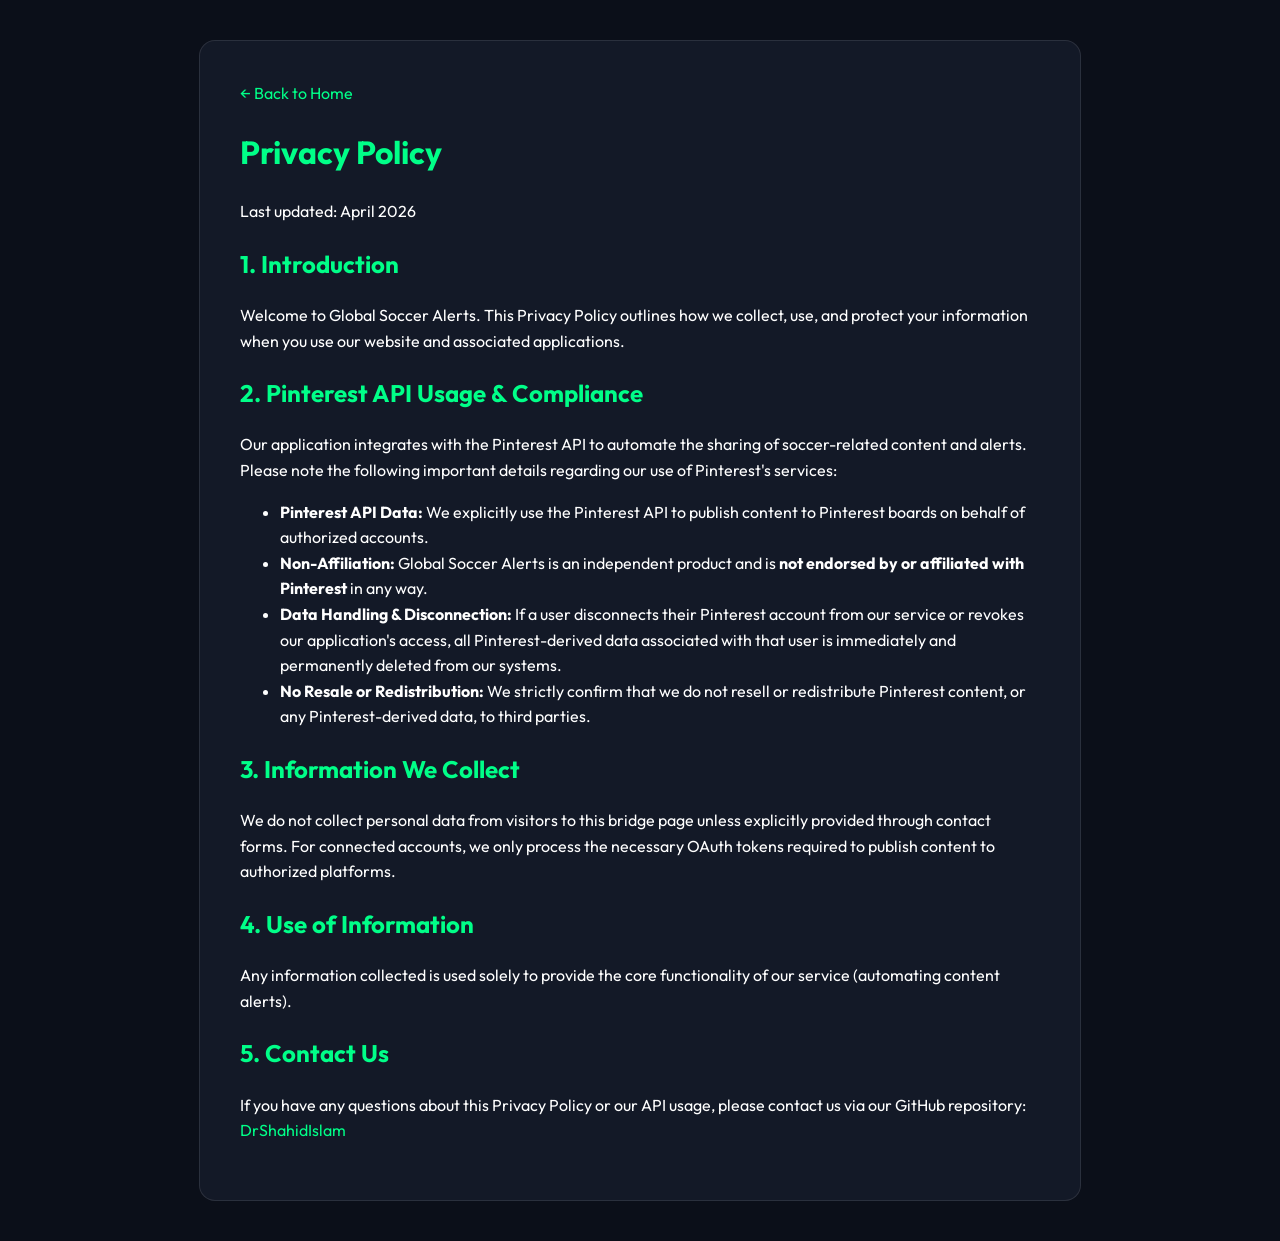
==== bridge_page_repo/privacy.html @ dd7e5bdf "Add Pinterest bridge page and update bot links" ====
<!DOCTYPE html>
<html lang="en">
<head>
    <meta charset="UTF-8">
    <meta name="viewport" content="width=device-width, initial-scale=1.0">
    <title>Privacy Policy - Global Soccer Alerts</title>
    <link href="https://fonts.googleapis.com/css2?family=Outfit:wght@300;400;600;800&display=swap" rel="stylesheet">
    <style>
        :root {
            --bg-color: #0b0f19;
            --surface-color: rgba(25, 33, 49, 0.6);
            --border-color: rgba(255, 255, 255, 0.1);
            --accent-primary: #00ff88;
            --text-main: #ffffff;
            --text-muted: #94a3b8;
        }
        body {
            font-family: 'Outfit', sans-serif;
            background-color: var(--bg-color);
            color: var(--text-main);
            line-height: 1.6;
            margin: 0;
            padding: 40px 20px;
        }
        .container {
            max-width: 800px;
            margin: 0 auto;
            background: var(--surface-color);
            padding: 40px;
            border-radius: 16px;
            border: 1px solid var(--border-color);
        }
        h1, h2 { color: var(--accent-primary); }
        h1 { margin-top: 0; }
        a { color: var(--accent-primary); text-decoration: none; }
        a:hover { text-decoration: underline; }
        .back-link { margin-bottom: 20px; display: inline-block; }
    </style>
</head>
<body>
    <div class="container">
        <a href="index.html" class="back-link">&larr; Back to Home</a>
        <h1>Privacy Policy</h1>
        <p>Last updated: April 2026</p>

        <h2>1. Introduction</h2>
        <p>Welcome to Global Soccer Alerts. This Privacy Policy outlines how we collect, use, and protect your information when you use our website and associated applications.</p>

        <h2>2. Pinterest API Usage & Compliance</h2>
        <p>Our application integrates with the Pinterest API to automate the sharing of soccer-related content and alerts. Please note the following important details regarding our use of Pinterest's services:</p>
        <ul>
            <li><strong>Pinterest API Data:</strong> We explicitly use the Pinterest API to publish content to Pinterest boards on behalf of authorized accounts.</li>
            <li><strong>Non-Affiliation:</strong> Global Soccer Alerts is an independent product and is <strong>not endorsed by or affiliated with Pinterest</strong> in any way.</li>
            <li><strong>Data Handling & Disconnection:</strong> If a user disconnects their Pinterest account from our service or revokes our application's access, all Pinterest-derived data associated with that user is immediately and permanently deleted from our systems.</li>
            <li><strong>No Resale or Redistribution:</strong> We strictly confirm that we do not resell or redistribute Pinterest content, or any Pinterest-derived data, to third parties.</li>
        </ul>

        <h2>3. Information We Collect</h2>
        <p>We do not collect personal data from visitors to this bridge page unless explicitly provided through contact forms. For connected accounts, we only process the necessary OAuth tokens required to publish content to authorized platforms.</p>

        <h2>4. Use of Information</h2>
        <p>Any information collected is used solely to provide the core functionality of our service (automating content alerts).</p>

        <h2>5. Contact Us</h2>
        <p>If you have any questions about this Privacy Policy or our API usage, please contact us via our GitHub repository: <a href="https://github.com/DrShahidIslam">DrShahidIslam</a></p>
    </div>
</body>
</html>
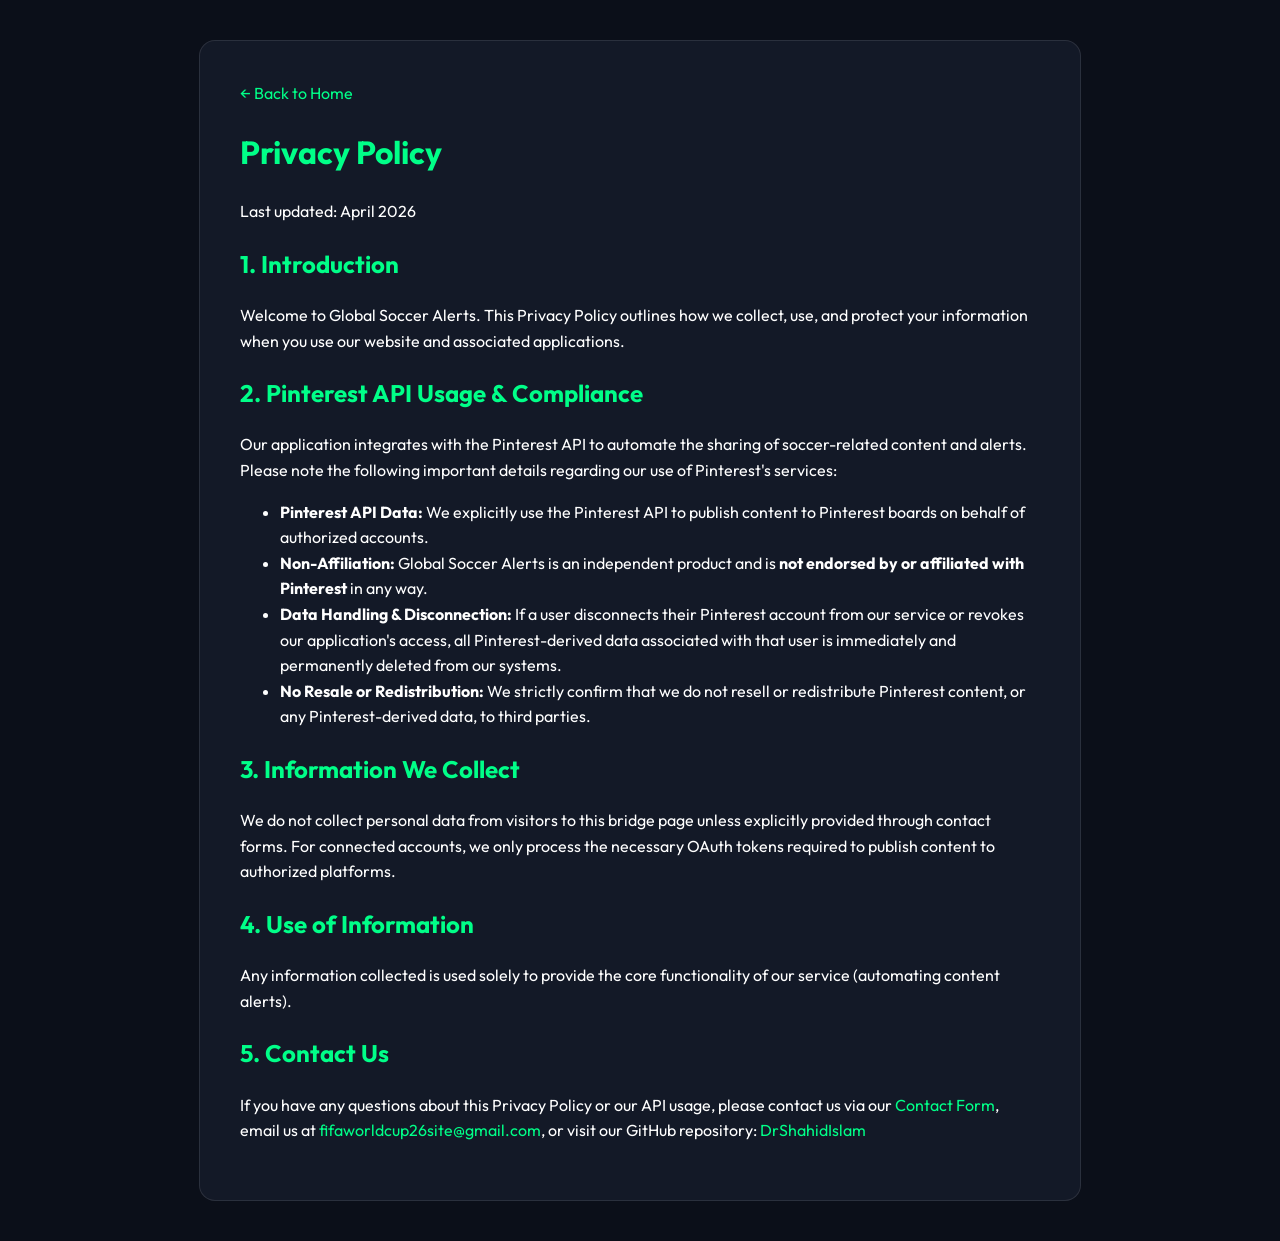
==== commit 303c0b39: "feat: add contact section and form for Pinterest API compliance" ====
--- a/bridge_page_repo/privacy.html
+++ b/bridge_page_repo/privacy.html
@@ -62,7 +62,7 @@
         <p>Any information collected is used solely to provide the core functionality of our service (automating content alerts).</p>
 
         <h2>5. Contact Us</h2>
-        <p>If you have any questions about this Privacy Policy or our API usage, please contact us via our GitHub repository: <a href="https://github.com/DrShahidIslam">DrShahidIslam</a></p>
+        <p>If you have any questions about this Privacy Policy or our API usage, please contact us via our <a href="index.html#contact">Contact Form</a>, email us at <a href="mailto:fifaworldcup26site@gmail.com">fifaworldcup26site@gmail.com</a>, or visit our GitHub repository: <a href="https://github.com/DrShahidIslam">DrShahidIslam</a></p>
     </div>
 </body>
 </html>
